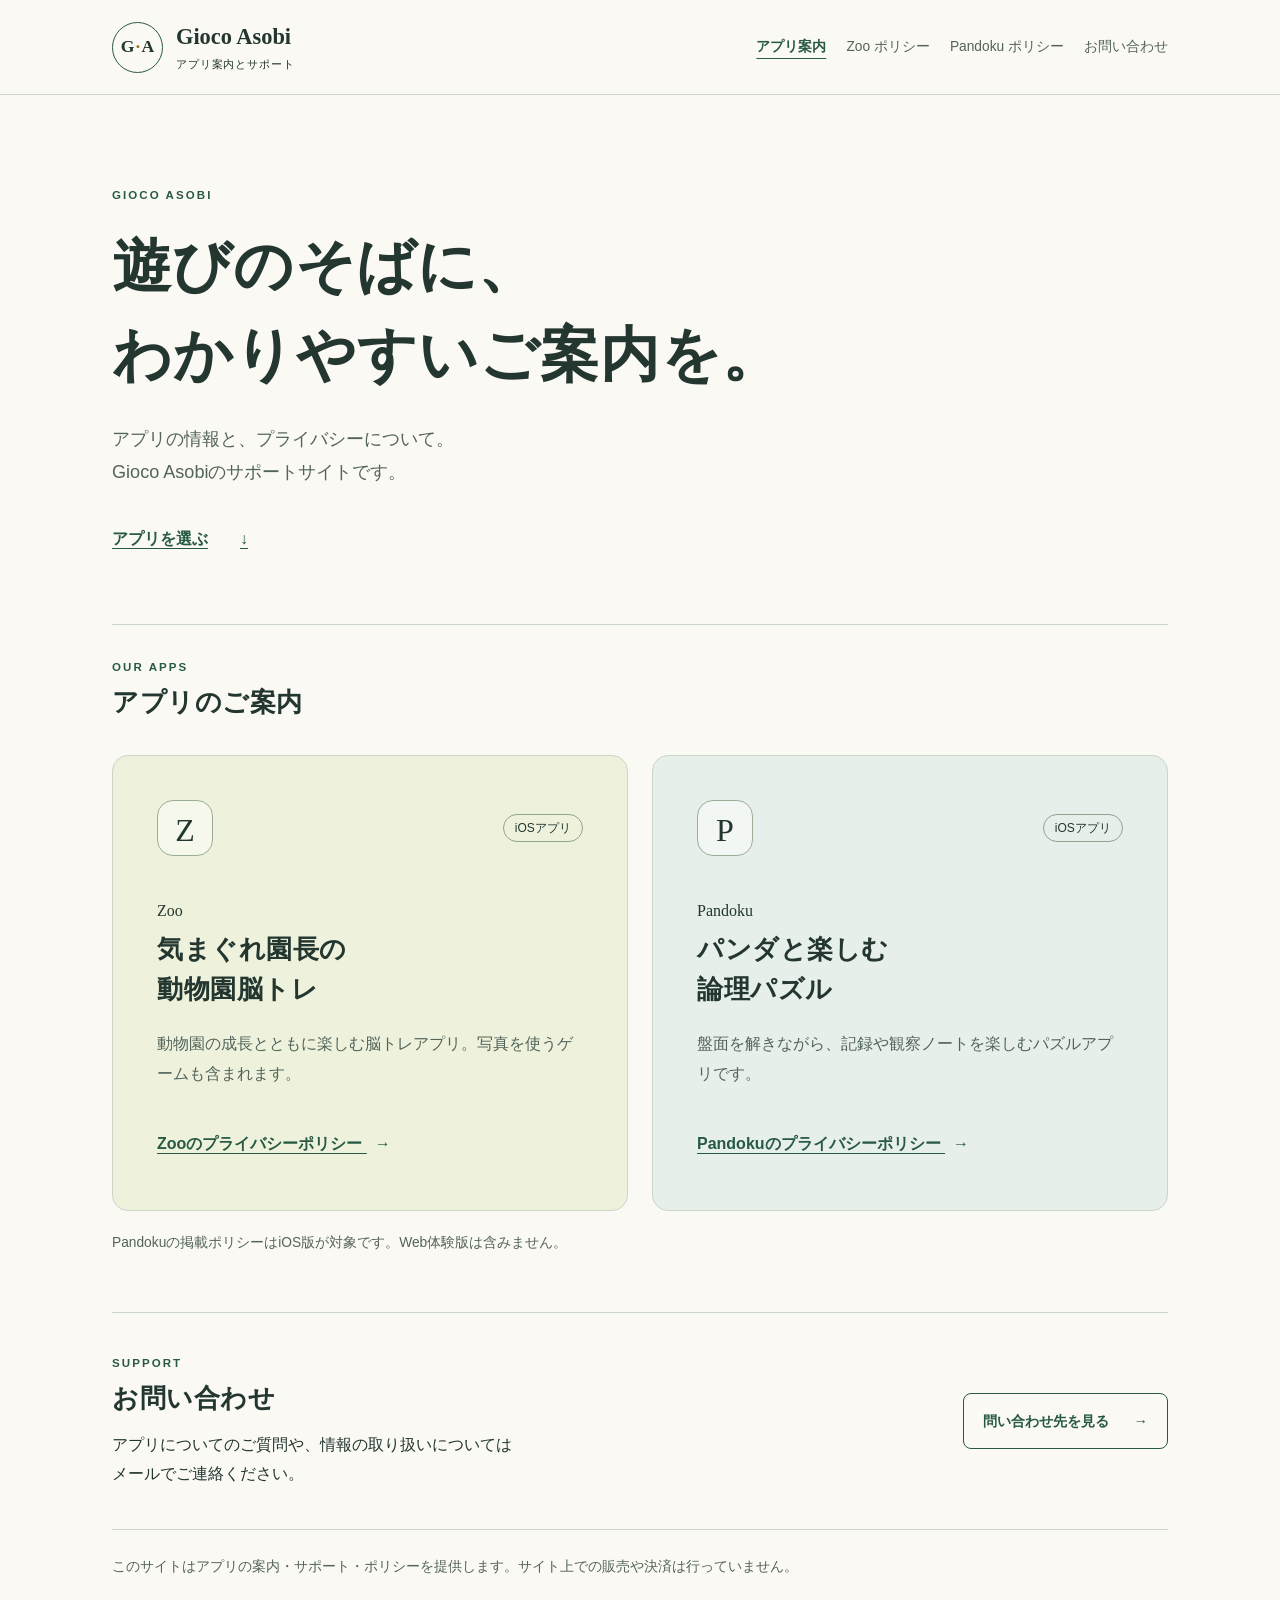
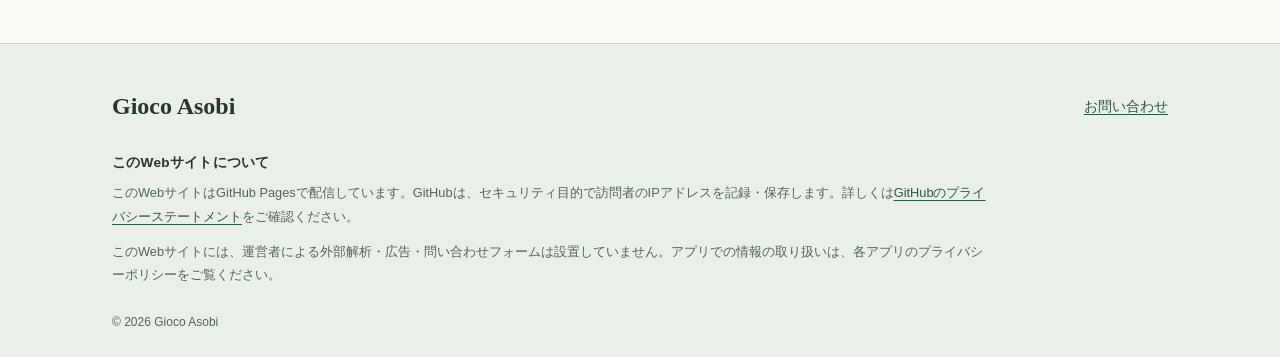
==== index.html @ 1845e391 "Publish Gioco Asobi app information, privacy policies and contact pages" ====
<!doctype html>
<html lang="ja">
<head>
<meta charset="utf-8">
<meta name="viewport" content="width=device-width, initial-scale=1">
<meta name="referrer" content="no-referrer">
<meta name="description" content="Gioco Asobiのアプリ案内、プライバシーポリシー、お問い合わせ窓口。">
<meta name="color-scheme" content="light">
<title>アプリ案内 | Gioco Asobi</title>
<link rel="stylesheet" href="styles.css">
</head>
<body>
<a class="skip-link" href="#main">本文へ移動</a>
<header class="site-header"><div class="header-inner">
<a class="brand" href="index.html"><span class="brand-mark" aria-hidden="true">G<span>·</span>A</span><span>Gioco Asobi<small>アプリ案内とサポート</small></span></a>
<nav aria-label="メインナビゲーション"><ul><li><a href="index.html" aria-current="page">アプリ案内</a></li><li><a href="zoo-privacy.html">Zoo ポリシー</a></li><li><a href="pandoku-privacy.html">Pandoku ポリシー</a></li><li><a href="contact.html">お問い合わせ</a></li></ul></nav>
</div></header>
<main id="main" tabindex="-1"><div class="home">
<section class="hero" aria-labelledby="intro-title"><p class="eyebrow">GIOCO ASOBI</p><h1 id="intro-title">遊びのそばに、<br>わかりやすいご案内を。</h1><p class="lead">アプリの情報と、プライバシーについて。<br class="desktop-break">Gioco Asobiのサポートサイトです。</p><a class="text-link" href="#apps">アプリを選ぶ <span aria-hidden="true">↓</span></a></section>
<section id="apps" aria-labelledby="apps-title"><div class="section-heading"><p class="eyebrow">OUR APPS</p><h2 id="apps-title">アプリのご案内</h2></div>
<div class="app-grid">
<article class="app-card zoo"><div class="app-top"><span class="app-symbol" aria-hidden="true">Z</span><span class="tag">iOSアプリ</span></div><p class="app-label">Zoo</p><h3>気まぐれ園長の<br>動物園脳トレ</h3><p>動物園の成長とともに楽しむ脳トレアプリ。写真を使うゲームも含まれます。</p><a href="zoo-privacy.html">Zooのプライバシーポリシー <span aria-hidden="true">→</span></a></article>
<article class="app-card pandoku"><div class="app-top"><span class="app-symbol" aria-hidden="true">P</span><span class="tag">iOSアプリ</span></div><p class="app-label">Pandoku</p><h3>パンダと楽しむ<br>論理パズル</h3><p>盤面を解きながら、記録や観察ノートを楽しむパズルアプリです。</p><a href="pandoku-privacy.html">Pandokuのプライバシーポリシー <span aria-hidden="true">→</span></a></article>
</div><p class="scope-note">Pandokuの掲載ポリシーはiOS版が対象です。Web体験版は含みません。</p></section>
<section class="support-panel" aria-labelledby="support-title"><div><p class="eyebrow">SUPPORT</p><h2 id="support-title">お問い合わせ</h2><p>アプリについてのご質問や、情報の取り扱いについては<br class="desktop-break">メールでご連絡ください。</p></div><a class="button" href="contact.html">問い合わせ先を見る <span aria-hidden="true">→</span></a></section>
<p class="site-purpose">このサイトはアプリの案内・サポート・ポリシーを提供します。サイト上での販売や決済は行っていません。</p>
</div></main>
<footer class="site-footer"><div class="footer-inner">
<div class="footer-top"><p class="footer-brand">Gioco Asobi</p><a href="contact.html">お問い合わせ</a></div>
<section class="hosting" aria-labelledby="hosting-title"><h2 id="hosting-title">このWebサイトについて</h2>
<p>このWebサイトはGitHub Pagesで配信しています。GitHubは、セキュリティ目的で訪問者のIPアドレスを記録・保存します。詳しくは<a href="https://docs.github.com/en/site-policy/privacy-policies/github-general-privacy-statement">GitHubのプライバシーステートメント</a>をご確認ください。</p>
<p>このWebサイトには、運営者による外部解析・広告・問い合わせフォームは設置していません。アプリでの情報の取り扱いは、各アプリのプライバシーポリシーをご覧ください。</p></section>
<p class="copyright">© 2026 Gioco Asobi</p></div></footer>
</body>
</html>
---- styles.css ----
@charset "UTF-8";
:root{--ink:#23362f;--muted:#53645b;--green:#285a43;--paper:#faf9f4;--line:#ccd5c9;--white:#fff;--zoo:#eef2dc;--panda:#e6efea}
*{box-sizing:border-box}
html{scroll-padding-top:1.5rem}
body{margin:0;background:var(--paper);color:var(--ink);font-family:-apple-system,BlinkMacSystemFont,"Hiragino Kaku Gothic ProN","Yu Gothic",Meiryo,sans-serif;font-size:1rem;line-height:1.85;overflow-wrap:anywhere}
a{color:var(--green);text-underline-offset:.22em;text-decoration-thickness:.08em}
a:hover{text-decoration-thickness:.16em}
a:focus-visible,main:focus-visible{outline:3px solid #94510d;outline-offset:5px;border-radius:3px}
.skip-link{position:absolute;left:1rem;top:-8rem;z-index:10;padding:.7rem 1rem;background:var(--white);border:2px solid var(--green)}
.skip-link:focus{top:1rem}
.site-header{border-bottom:1px solid var(--line);background:var(--paper)}
.header-inner,.home,.footer-inner{max-width:72rem;margin:0 auto;padding-inline:clamp(1.25rem,4vw,3rem)}
.header-inner{display:flex;align-items:center;justify-content:space-between;gap:1.5rem;padding-block:1.35rem;flex-wrap:wrap}
.brand{display:flex;flex-wrap:wrap;align-items:center;gap:.8rem;color:var(--ink);text-decoration:none;font-family:Georgia,"Times New Roman",serif;font-size:1.4rem;font-weight:bold;line-height:1.25}
.brand small{display:block;margin-top:.4rem;font-family:-apple-system,BlinkMacSystemFont,"Hiragino Kaku Gothic ProN","Yu Gothic",sans-serif;font-size:.68rem;font-weight:normal;letter-spacing:.08em}
.brand-mark{flex:none;display:grid;grid-template-columns:auto auto auto;place-items:center;width:3.2rem;height:3.2rem;border:1px solid var(--green);border-radius:50%;font-size:1.1rem;padding:.45rem}.brand-mark span{color:#8c6118}
nav ul{display:flex;flex-wrap:wrap;gap:.2rem 1.25rem;padding:0;margin:0;list-style:none}
.site-header nav a{display:block;padding:.55rem 0;font-size:.86rem;text-decoration:none;color:var(--muted)}
.site-header nav a[aria-current=page]{color:var(--green);font-weight:700;text-decoration:underline;text-underline-offset:.5em}
h1,h2,h3,p{margin-top:0}
h1,h2,h3{font-weight:650;line-height:1.5;letter-spacing:.02em}
h1{font-size:clamp(2rem,4.6vw,3.8rem)}
h2{font-size:1.65rem}
h3{font-size:1.65rem}
p{margin-bottom:1.25rem}
.eyebrow{font-size:.72rem;font-weight:700;letter-spacing:.18em;color:var(--green);margin-bottom:1rem}
.hero{padding-block:clamp(3rem,7vw,6rem) 4rem;position:relative}
.hero h1{max-width:20em;margin-bottom:1.5rem}
.lead{font-size:1.13rem;color:var(--muted);max-width:46rem}
.text-link{display:inline-flex;align-items:center;gap:2rem;font-weight:700;margin-top:.5rem;padding:.4rem 0}
.section-heading{border-top:1px solid var(--line);padding-top:2rem;margin-bottom:2rem}
.section-heading .eyebrow{margin-bottom:.3rem}
.section-heading h2{margin-bottom:0}
.app-grid{display:grid;grid-template-columns:repeat(2,minmax(0,1fr));gap:1.5rem}
.app-card{padding:clamp(1.5rem,3.5vw,2.75rem);border:1px solid var(--line);border-radius:1rem;display:flex;flex-direction:column}
.app-card.zoo{background:var(--zoo)}.app-card.pandoku{background:var(--panda)}
.app-top{display:flex;flex-wrap:wrap;align-items:center;justify-content:space-between;gap:1rem;margin-bottom:2.5rem}
.app-symbol{display:grid;place-items:center;width:3.5rem;height:3.5rem;border:1px solid #9bae95;border-radius:1rem;font-family:Georgia,serif;font-size:2rem;background:#ffffff75}
.tag{font-size:.75rem;border:1px solid #93a18f;border-radius:2rem;padding:.1rem .7rem}
.app-label{font-family:Georgia,serif;font-size:1rem;margin-bottom:.3rem}
.app-card h3{margin-bottom:1.25rem}
.app-card>p:last-of-type{color:var(--muted);margin-bottom:2rem}
.app-card>a{margin-top:auto;font-weight:650;padding-block:.5rem}
.app-card>a span{display:inline-block;margin-left:.5rem}
.scope-note,.site-purpose{font-size:.86rem;color:var(--muted)}
.scope-note{margin-block:1.2rem 3.5rem}
.support-panel{display:flex;justify-content:space-between;gap:2rem;align-items:center;border-top:1px solid var(--line);border-bottom:1px solid var(--line);padding-block:2.5rem;margin-bottom:1.5rem}
.support-panel .eyebrow{margin-bottom:.3rem}.support-panel h2{margin-bottom:.7rem}.support-panel p:last-child{margin-bottom:0}
.button{display:inline-flex;gap:1.5rem;align-items:center;padding:.85rem 1.2rem;border:1px solid var(--green);border-radius:.5rem;font-size:.9rem;font-weight:650;text-decoration:none;flex-shrink:0}
.button:hover{background:var(--panda)}
.site-purpose{margin-bottom:4rem}
.policy{max-width:53rem;margin:0 auto;padding:3.5rem clamp(1.25rem,4vw,2rem) 4.5rem}
.policy h1{font-size:clamp(1.85rem,4vw,2.6rem);line-height:1.55;margin-bottom:1.5rem}
.heading-sub{display:block;font-size:1.12rem;font-weight:500;margin-top:.6rem}
.metadata{padding-block:1rem;margin:0 0 2rem;border-block:1px solid var(--line);font-size:.87rem;color:var(--muted)}
.metadata div{display:flex;flex-wrap:wrap;gap:.25rem 1rem}.metadata dt{min-width:6rem}.metadata dd{margin:0}
.contents{background:#eff2e9;border:1px solid var(--line);border-radius:.6rem;padding:1.5rem;margin-block:2rem 3rem}
.contents h2{font-size:1rem;margin-bottom:.65rem}
.contents ol{margin:0;padding-left:1.4rem;columns:2;column-gap:2rem}
.contents li{break-inside:avoid;padding-block:.25rem;font-size:.9rem}
.policy>section{margin-block:2.8rem}
.policy>section h2{font-size:1.35rem;border-top:1px solid var(--line);padding-top:1.5rem;margin-bottom:1.2rem}
.section-number{font-family:Georgia,serif;display:inline-block;min-width:1.6rem;color:var(--green)}
.back-top{display:inline-block;margin-top:1rem;padding-block:.5rem}
.contact-box{padding:2rem;background:var(--panda);border:1px solid var(--line);border-radius:.7rem;margin-block:2rem}
.contact-label{font-size:.9rem;margin-bottom:.6rem}
.email{display:inline-block;font-size:clamp(1.05rem,3.5vw,1.6rem);font-weight:650;margin-bottom:1rem;max-width:100%}
.contact-box p:last-child{font-size:.88rem;color:var(--muted);margin-bottom:0}
.policy-links{padding-left:1.4rem}.policy-links li{padding-block:.35rem}
.site-footer{background:#eaf0e8;border-top:1px solid var(--line);padding-block:2.5rem 1.5rem}
.footer-top{display:flex;justify-content:space-between;align-items:center;gap:1rem;flex-wrap:wrap;margin-bottom:1.5rem}
.footer-brand{font-family:Georgia,serif;font-size:1.5rem;font-weight:bold;margin:0}
.footer-top>a{font-size:.9rem}
.hosting{max-width:55rem;color:var(--muted);font-size:.8rem}
.hosting h2{font-size:.85rem;margin-bottom:.5rem;color:var(--ink)}
.hosting p{margin-bottom:.7rem}
.copyright{font-size:.75rem;color:var(--muted);margin-top:1.5rem;margin-bottom:0}
@media(max-width:48rem){.header-inner{gap:1rem}.site-header nav{width:100%}.site-header nav ul{gap:.2rem 1rem}.app-grid{grid-template-columns:minmax(0,1fr)}.hero{padding-block:3.5rem 3rem}.app-top{margin-bottom:1.8rem}.support-panel{align-items:flex-start;flex-direction:column}.desktop-break{display:none}.contents ol{columns:1}.policy{padding-top:2.5rem}.contact-box{padding:1.35rem}}
@media(prefers-reduced-motion:reduce){html{scroll-behavior:auto}}
@media print{.site-header nav,.skip-link,.contents,.back-top{display:none}.site-header,.site-footer{background:#fff}.policy{max-width:none;padding:1.5rem 0}.policy>section h2{break-after:avoid}.policy p{orphans:3;widows:3}.site-footer{padding:1rem 0}body{font-size:10pt;background:#fff;color:#000}a{color:#000}}
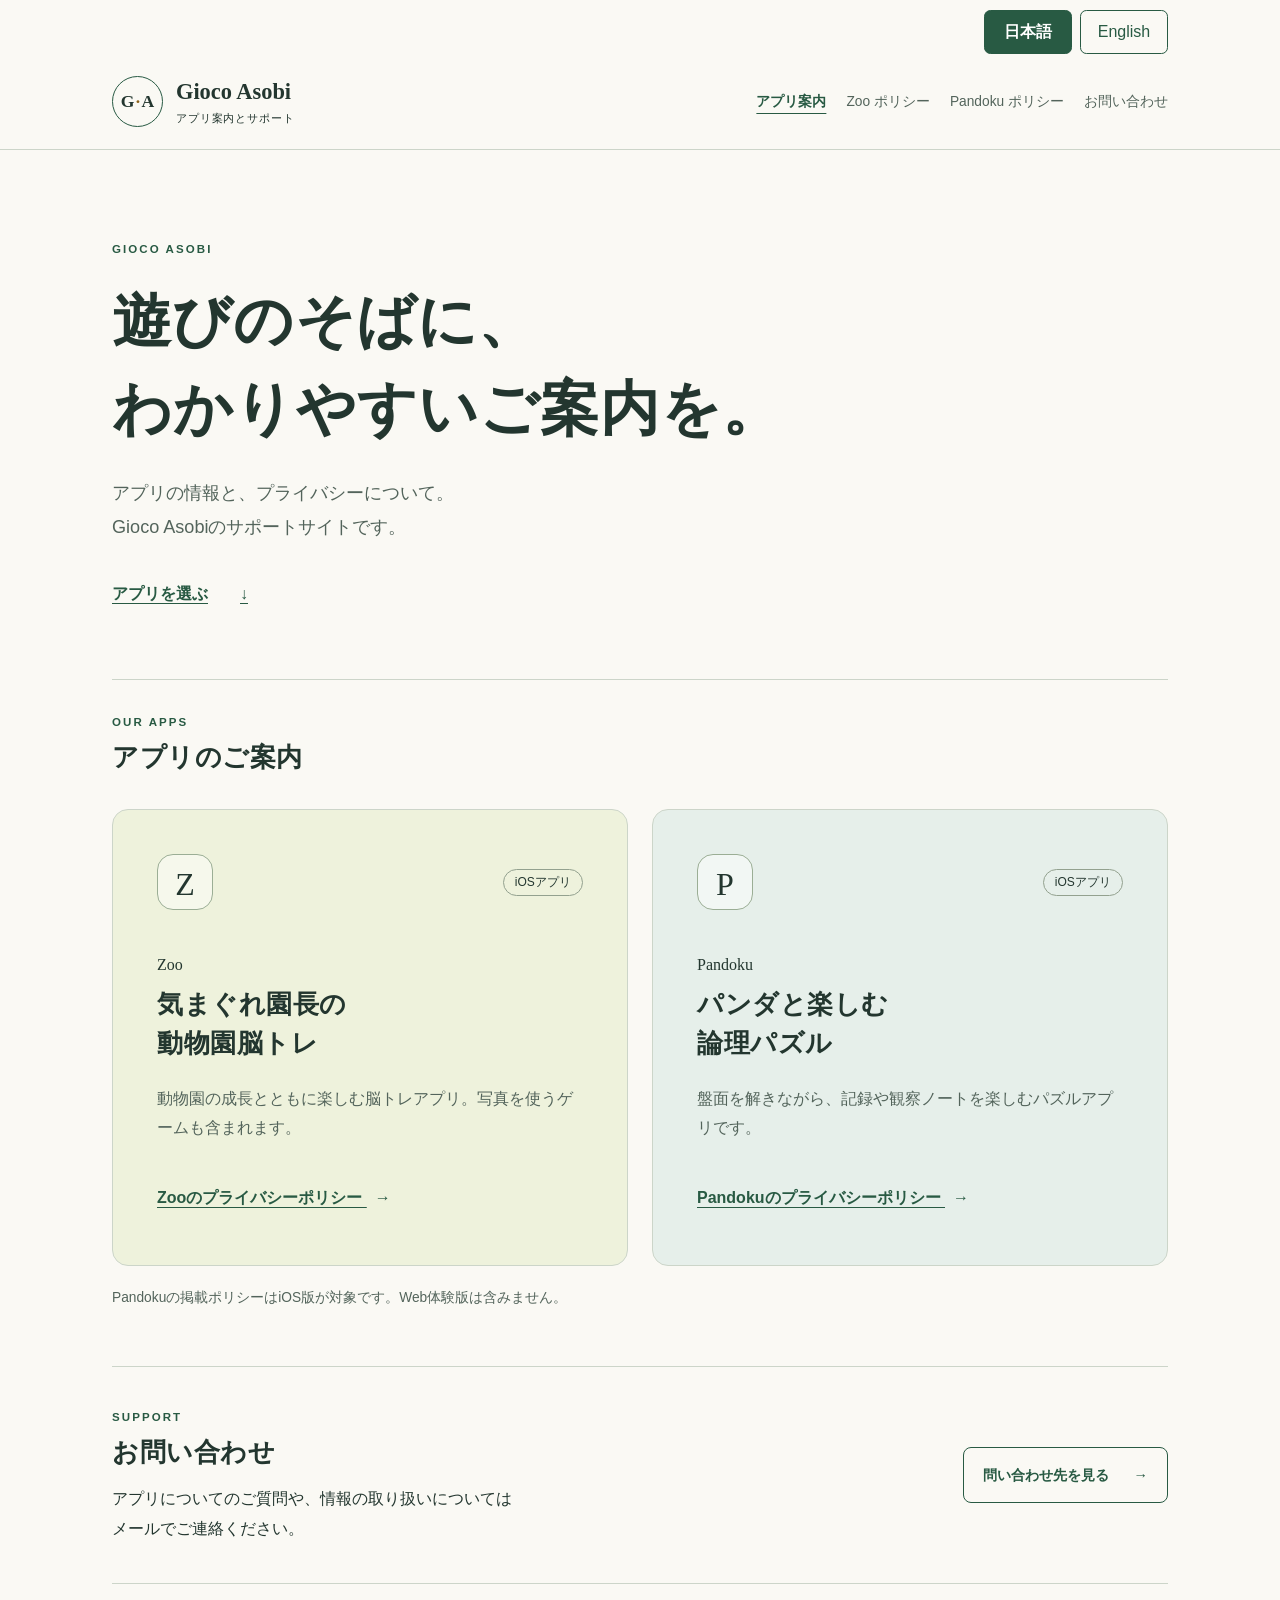
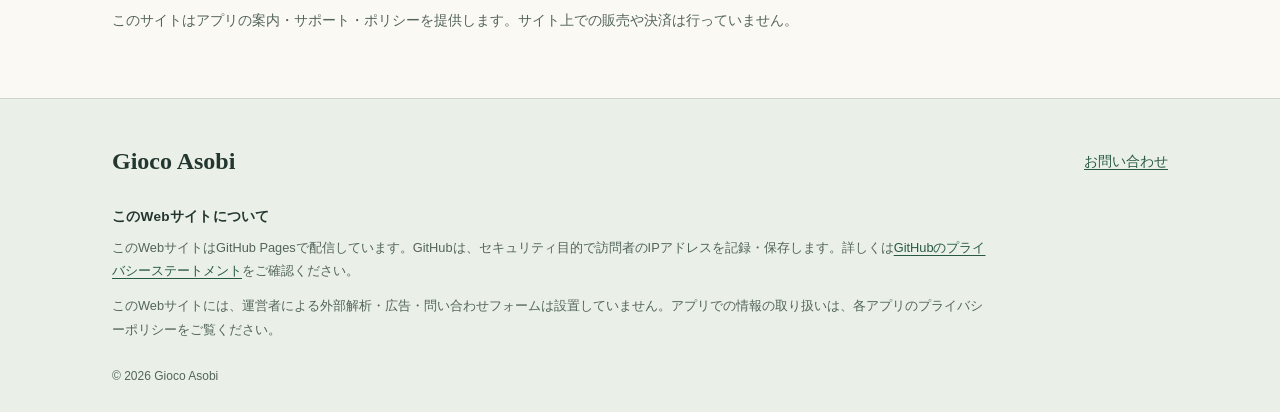
==== commit 9d7e4174: "Add English app information, privacy policies and support with language navigation" ====
--- a/index.html
+++ b/index.html
@@ -8,10 +8,12 @@
 <meta name="color-scheme" content="light">
 <title>アプリ案内 | Gioco Asobi</title>
 <link rel="stylesheet" href="styles.css">
+<link rel="alternate" hreflang="ja" href="index.html">
+<link rel="alternate" hreflang="en" href="index-en.html">
 </head>
 <body>
 <a class="skip-link" href="#main">本文へ移動</a>
-<header class="site-header"><div class="header-inner">
+<header class="site-header"><div class="language-bar"><nav class="language-switch" aria-label="Language / 言語"><ul><li><a href="index.html" lang="ja" hreflang="ja" aria-current="page">日本語</a></li><li><a href="index-en.html" lang="en" hreflang="en">English</a></li></ul></nav></div><div class="header-inner">
 <a class="brand" href="index.html"><span class="brand-mark" aria-hidden="true">G<span>·</span>A</span><span>Gioco Asobi<small>アプリ案内とサポート</small></span></a>
 <nav aria-label="メインナビゲーション"><ul><li><a href="index.html" aria-current="page">アプリ案内</a></li><li><a href="zoo-privacy.html">Zoo ポリシー</a></li><li><a href="pandoku-privacy.html">Pandoku ポリシー</a></li><li><a href="contact.html">お問い合わせ</a></li></ul></nav>
 </div></header>
--- a/styles.css
+++ b/styles.css
@@ -79,3 +79,14 @@
 @media(prefers-reduced-motion:reduce){html{scroll-behavior:auto}}
 @media print{.site-header nav,.skip-link,.contents,.back-top{display:none}.site-header,.site-footer{background:#fff}.policy{max-width:none;padding:1.5rem 0}.policy>section h2{break-after:avoid}.policy p{orphans:3;widows:3}.site-footer{padding:1rem 0}body{font-size:10pt;background:#fff;color:#000}a{color:#000}}
 
+
+/* Language navigation */
+.language-bar{max-width:72rem;margin:0 auto;padding:.65rem clamp(1.25rem,4vw,3rem) 0}
+.language-switch ul{justify-content:flex-end;gap:.5rem}
+.site-header .language-switch a{display:flex;align-items:center;justify-content:center;min-height:44px;min-width:5.5rem;max-width:100%;padding:.35rem .85rem;border:1px solid var(--green);border-radius:.4rem;color:var(--green);font-size:1rem;line-height:1.5;text-decoration:none}
+.site-header .language-switch a[aria-current=page]{color:var(--white);background:var(--green);text-decoration:none}
+.site-header .language-switch a:hover{text-decoration:underline;text-underline-offset:.2em}
+.original-title{font-size:.9rem;color:var(--muted)}
+.button{flex-wrap:wrap;max-width:100%;row-gap:.75rem}
+html[lang=en] .metadata dt{min-width:7.5rem}
+@media print{.language-bar{display:none}}
